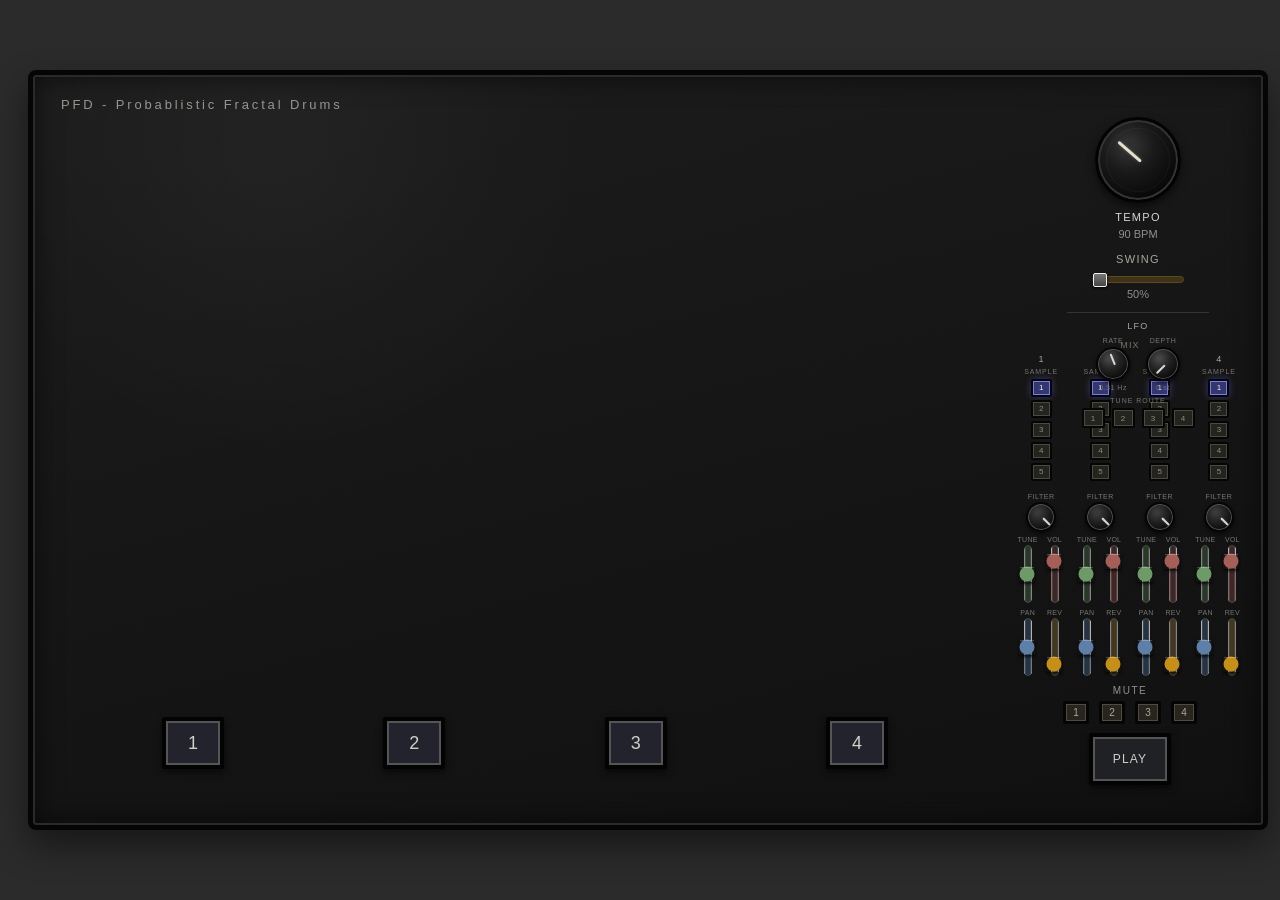
==== index.html @ 3e0cb7b9 "new name" ====
<!doctype html>
<html lang="en">
<head>
  <meta charset="utf-8" />
  <meta name="viewport" content="width=device-width, initial-scale=1" />
  <title>PFD Prototype V0.10</title>
  <link rel="stylesheet" href="style.css" />
</head>
<body>
  <main class="machine-shell">
    <section class="machine" aria-label="Fractal drum prototype">
      <div class="brand">PFD - Probablistic Fractal Drums</div>

      <div class="tempo-block">
        <div class="knob" id="tempoKnob" role="slider" aria-label="Tempo" aria-valuemin="20" aria-valuemax="240" aria-valuenow="90">
          <span></span>
        </div>
        <label for="tempo">TEMPO</label>
        <input id="tempo" type="range" min="20" max="240" value="90" tabindex="-1" />
        <output id="tempoValue">90 BPM</output>
        <div class="swing-block">
          <label for="swing">SWING</label>
          <input id="swing" type="range" min="50" max="75" value="50" />
          <output id="swingValue">50%</output>
        </div>

        <div class="lfo-block" aria-label="Global tune LFO">
          <div class="lfo-title">LFO</div>
          <div class="lfo-knobs">
            <label>
              <span>RATE</span>
              <div class="mini-knob" id="lfoRateKnob" role="slider" aria-label="LFO rate"><span></span></div>
              <input id="lfoRate" type="range" min="0" max="100" value="42" tabindex="-1" />
              <output id="lfoRateValue">0.31 Hz</output>
            </label>
            <label>
              <span>DEPTH</span>
              <div class="mini-knob" id="lfoDepthKnob" role="slider" aria-label="LFO tune depth"><span></span></div>
              <input id="lfoDepth" type="range" min="0" max="24" value="0" tabindex="-1" />
              <output id="lfoDepthValue">0 st</output>
            </label>
          </div>
          <div class="lfo-route-label">TUNE ROUTE</div>
          <div class="lfo-route-row">
            <button class="lfo-route-button" type="button" aria-pressed="false">1</button>
            <button class="lfo-route-button" type="button" aria-pressed="false">2</button>
            <button class="lfo-route-button" type="button" aria-pressed="false">3</button>
            <button class="lfo-route-button" type="button" aria-pressed="false">4</button>
          </div>
        </div>
      </div>

      <div id="trees"></div>

      <div class="track-row" id="trackRow">
        <button class="track-button" data-track="0" type="button" aria-pressed="false">1</button>
        <button class="track-button" data-track="1" type="button" aria-pressed="false">2</button>
        <button class="track-button" data-track="2" type="button" aria-pressed="false">3</button>
        <button class="track-button" data-track="3" type="button" aria-pressed="false">4</button>
      </div>

      <div class="utility-column">
        <div class="mixer" aria-label="Four channel mixer">
          <div class="mixer-row-label">MIX</div>
          <div class="channels">
            <div class="channel" data-track="0">
              <div class="channel-num">1</div>
              <div class="sample-bank" aria-label="Track 1 sample selector">
                <div class="sample-label">SAMPLE</div>
                <button class="sample-button selected" data-sample="0" type="button" aria-pressed="true">1</button>
                <button class="sample-button" data-sample="1" type="button" aria-pressed="false">2</button>
                <button class="sample-button" data-sample="2" type="button" aria-pressed="false">3</button>
                <button class="sample-button" data-sample="3" type="button" aria-pressed="false">4</button>
                <button class="sample-button" data-sample="4" type="button" aria-pressed="false">5</button>
              </div>
              <label class="filter-label">FILTER<div class="filter-knob" role="slider" aria-label="Track 1 low pass filter" aria-valuemin="200" aria-valuemax="20000" aria-valuenow="20000"><span></span></div><input class="filter" type="range" min="0" max="100" value="100" tabindex="-1"></label>
              <div class="fader-grid">
                <label class="tune-label">TUNE<input class="mix-slider tune" type="range" min="-24" max="24" value="0" orient="vertical"></label>
                <label class="volume-label">VOL<input class="mix-slider volume" type="range" min="0" max="120" value="100" orient="vertical"></label>
                <label class="pan-label">PAN<input class="mix-slider pan" type="range" min="-100" max="100" value="0" orient="vertical"></label>
                <label class="reverb-label">REV<input class="mix-slider reverb" type="range" min="0" max="100" value="8" orient="vertical"></label>
              </div>
            </div>
            <div class="channel" data-track="1">
              <div class="channel-num">2</div>
              <div class="sample-bank" aria-label="Track 2 sample selector">
                <div class="sample-label">SAMPLE</div>
                <button class="sample-button selected" data-sample="0" type="button" aria-pressed="true">1</button>
                <button class="sample-button" data-sample="1" type="button" aria-pressed="false">2</button>
                <button class="sample-button" data-sample="2" type="button" aria-pressed="false">3</button>
                <button class="sample-button" data-sample="3" type="button" aria-pressed="false">4</button>
                <button class="sample-button" data-sample="4" type="button" aria-pressed="false">5</button>
              </div>
              <label class="filter-label">FILTER<div class="filter-knob" role="slider" aria-label="Track 2 low pass filter" aria-valuemin="200" aria-valuemax="20000" aria-valuenow="20000"><span></span></div><input class="filter" type="range" min="0" max="100" value="100" tabindex="-1"></label>
              <div class="fader-grid">
                <label class="tune-label">TUNE<input class="mix-slider tune" type="range" min="-24" max="24" value="0" orient="vertical"></label>
                <label class="volume-label">VOL<input class="mix-slider volume" type="range" min="0" max="120" value="100" orient="vertical"></label>
                <label class="pan-label">PAN<input class="mix-slider pan" type="range" min="-100" max="100" value="0" orient="vertical"></label>
                <label class="reverb-label">REV<input class="mix-slider reverb" type="range" min="0" max="100" value="8" orient="vertical"></label>
              </div>
            </div>
            <div class="channel" data-track="2">
              <div class="channel-num">3</div>
              <div class="sample-bank" aria-label="Track 3 sample selector">
                <div class="sample-label">SAMPLE</div>
                <button class="sample-button selected" data-sample="0" type="button" aria-pressed="true">1</button>
                <button class="sample-button" data-sample="1" type="button" aria-pressed="false">2</button>
                <button class="sample-button" data-sample="2" type="button" aria-pressed="false">3</button>
                <button class="sample-button" data-sample="3" type="button" aria-pressed="false">4</button>
                <button class="sample-button" data-sample="4" type="button" aria-pressed="false">5</button>
              </div>
              <label class="filter-label">FILTER<div class="filter-knob" role="slider" aria-label="Track 3 low pass filter" aria-valuemin="200" aria-valuemax="20000" aria-valuenow="20000"><span></span></div><input class="filter" type="range" min="0" max="100" value="100" tabindex="-1"></label>
              <div class="fader-grid">
                <label class="tune-label">TUNE<input class="mix-slider tune" type="range" min="-24" max="24" value="0" orient="vertical"></label>
                <label class="volume-label">VOL<input class="mix-slider volume" type="range" min="0" max="120" value="100" orient="vertical"></label>
                <label class="pan-label">PAN<input class="mix-slider pan" type="range" min="-100" max="100" value="0" orient="vertical"></label>
                <label class="reverb-label">REV<input class="mix-slider reverb" type="range" min="0" max="100" value="8" orient="vertical"></label>
              </div>
            </div>
            <div class="channel" data-track="3">
              <div class="channel-num">4</div>
              <div class="sample-bank" aria-label="Track 4 sample selector">
                <div class="sample-label">SAMPLE</div>
                <button class="sample-button selected" data-sample="0" type="button" aria-pressed="true">1</button>
                <button class="sample-button" data-sample="1" type="button" aria-pressed="false">2</button>
                <button class="sample-button" data-sample="2" type="button" aria-pressed="false">3</button>
                <button class="sample-button" data-sample="3" type="button" aria-pressed="false">4</button>
                <button class="sample-button" data-sample="4" type="button" aria-pressed="false">5</button>
              </div>
              <label class="filter-label">FILTER<div class="filter-knob" role="slider" aria-label="Track 4 low pass filter" aria-valuemin="200" aria-valuemax="20000" aria-valuenow="20000"><span></span></div><input class="filter" type="range" min="0" max="100" value="100" tabindex="-1"></label>
              <div class="fader-grid">
                <label class="tune-label">TUNE<input class="mix-slider tune" type="range" min="-24" max="24" value="0" orient="vertical"></label>
                <label class="volume-label">VOL<input class="mix-slider volume" type="range" min="0" max="120" value="100" orient="vertical"></label>
                <label class="pan-label">PAN<input class="mix-slider pan" type="range" min="-100" max="100" value="0" orient="vertical"></label>
                <label class="reverb-label">REV<input class="mix-slider reverb" type="range" min="0" max="100" value="8" orient="vertical"></label>
              </div>
            </div>
          </div>
        </div>
        <div class="mute-block">
          <div class="utility-label">MUTE</div>
          <div class="mute-row">
            <button class="mute-button" data-track="0" type="button" aria-pressed="false">1</button>
            <button class="mute-button" data-track="1" type="button" aria-pressed="false">2</button>
            <button class="mute-button" data-track="2" type="button" aria-pressed="false">3</button>
            <button class="mute-button" data-track="3" type="button" aria-pressed="false">4</button>
          </div>
        </div>
        <button id="transport" class="transport-button" type="button" aria-pressed="false">PLAY</button>
      </div>
    </section>
  </main>

  <script src="program.js"></script>
</body>
</html>
---- style.css ----
:root {
  --panel: #151515;
  --panel2: #1c1c1c;
  --edge: #050505;
  --ink: #d6d6d1;
  --dim: #6d6d68;
  --line: #45433a;
  --track: #3f46b8;
  --track-hi: #7b7ff0;
  --step: #c69018;
  --step-hi: #f2c84b;
}

* { box-sizing: border-box; }

body {
  margin: 0;
  min-height: 100vh;
  display: grid;
  place-items: center;
  background: #2b2b2b;
  font-family: Arial, Helvetica, sans-serif;
  color: var(--ink);
}

.machine-shell { padding: 28px; }

.machine {
  position: relative;
  width: min(1240px, 97vw);
  height: min(760px, 88vh);
  min-height: 620px;
  overflow: hidden;
  border: 5px solid var(--edge);
  border-radius: 8px;
  background:
    radial-gradient(circle at 20% 10%, rgba(255,255,255,.035), transparent 26%),
    linear-gradient(165deg, var(--panel2), var(--panel) 58%, #101010);
  box-shadow:
    inset 0 0 0 2px #2a2a2a,
    inset 0 0 28px rgba(0,0,0,.65),
    0 16px 35px rgba(0,0,0,.45);
}

.machine::after {
  content: "";
  position: absolute;
  inset: 0;
  pointer-events: none;
  opacity: .14;
  background-image: repeating-linear-gradient(0deg, rgba(255,255,255,.015) 0 1px, transparent 1px 4px);
}

.brand {
  position: absolute;
  top: 22px;
  left: 28px;
  font-size: 13px;
  letter-spacing: .22em;
  color: #969690;
}

.tempo-block {
  position: absolute;
  top: 42px;
  right: 54px;
  width: 142px;
  text-align: center;
  z-index: 8;
  user-select: none;
}

.tempo-block label {
  display: block;
  margin-top: 8px;
  font-size: 11px;
  letter-spacing: .12em;
}

.tempo-block output {
  display: block;
  margin-top: 5px;
  font-size: 11px;
  color: #8f8f8a;
}

#tempo {
  position: absolute;
  width: 1px;
  height: 1px;
  opacity: 0;
  pointer-events: none;
}

.knob {
  position: relative;
  width: 86px;
  height: 86px;
  margin: auto;
  border-radius: 50%;
  background: radial-gradient(circle at 38% 32%, #303030 0 8%, #1a1a1a 35%, #090909 72%);
  border: 3px solid #030303;
  box-shadow: inset 0 0 0 2px #343434, 0 4px 8px rgba(0,0,0,.55);
  cursor: ns-resize;
}

.knob::after {
  content: "";
  position: absolute;
  inset: 8px;
  border-radius: 50%;
  border: 1px solid rgba(255,255,255,.04);
  pointer-events: none;
}

.knob span {
  position: absolute;
  width: 30px;
  height: 3px;
  left: 43px;
  top: 40px;
  transform-origin: 0 50%;
  background: #e4e0c8;
  border-radius: 2px;
  box-shadow: 0 0 3px rgba(255,255,255,.25);
  pointer-events: none;
}

.tree-area {
  position: absolute;
  bottom: 116px;
  width: 200px;
  height: 430px;
  opacity: 0;
  visibility: hidden;
  transform: translateY(10px);
  transition: opacity .20s ease, transform .26s ease, visibility 0s linear .26s;
  z-index: 3;
}

.tree-area.visible {
  opacity: 1;
  visibility: visible;
  transform: translateY(0);
  transition-delay: 0s;
}

.branches,
.nodes {
  position: absolute;
  inset: 0;
  width: 100%;
  height: 100%;
}

.branch {
  stroke: var(--line);
  stroke-width: 2;
  vector-effect: non-scaling-stroke;
  opacity: .72;
}

.branch-pulse {
  stroke: var(--step-hi);
  stroke-width: 4;
  stroke-linecap: round;
  vector-effect: non-scaling-stroke;
  opacity: 0;
  pointer-events: none;
  filter: drop-shadow(0 0 4px rgba(242,200,75,.95));
}

.node {
  position: absolute;
  width: 20px;
  height: 20px;
  transform: translate(-50%, -50%);
  border: 3px solid #050505;
  border-radius: 2px;
  background: #26241d;
  box-shadow: inset 0 0 0 2px #555146, 0 2px 4px rgba(0,0,0,.55);
  cursor: pointer;
}

.node:hover {
  box-shadow: inset 0 0 0 2px #6d6756, 0 2px 4px rgba(0,0,0,.55);
}

.node.active {
  background: var(--step);
  box-shadow: inset 0 0 0 2px var(--step-hi), 0 0 10px rgba(198,144,24,.55), 0 2px 4px rgba(0,0,0,.55);
}

.node.playhead {
  box-shadow: inset 0 0 0 2px #fff0a5, 0 0 16px rgba(242,200,75,.95), 0 2px 4px rgba(0,0,0,.55);
}

.node.playhead:not(.active) { background: #57491e; }

.track-row {
  position: absolute;
  left: 4%;
  right: 24%;
  bottom: 38px;
  display: grid;
  grid-template-columns: repeat(4, 1fr);
  z-index: 6;
}

.track-button {
  width: 62px;
  height: 52px;
  justify-self: center;
  border: 4px solid #030303;
  border-radius: 2px;
  background: #22232c;
  color: #cfcfc8;
  font-size: 18px;
  box-shadow: inset 0 0 0 2px #555, 0 3px 7px rgba(0,0,0,.6);
  cursor: pointer;
}

.track-button.tree-open {
  background: var(--track);
  color: white;
  box-shadow: inset 0 0 0 2px var(--track-hi), 0 0 13px rgba(82,88,205,.6), 0 3px 7px rgba(0,0,0,.6);
}

.track-button.has-pattern:not(.tree-open) {
  background: #292b55;
  color: #dddfff;
  box-shadow: inset 0 0 0 2px #565b9e, 0 3px 7px rgba(0,0,0,.6);
}

.track-button.tempo-flash:not(.tree-open) {
  background: var(--track-hi);
  color: white;
  box-shadow: inset 0 0 0 2px #aaaaff, 0 0 18px rgba(123,127,240,.95), 0 3px 7px rgba(0,0,0,.6);
}

.utility-column {
  position: absolute;
  right: 50px;
  bottom: 38px;
  width: 150px;
  z-index: 7;
  display: flex;
  flex-direction: column;
  align-items: center;
  gap: 14px;
}

.mute-block { text-align: center; }

.utility-label {
  margin-bottom: 5px;
  font-size: 10px;
  letter-spacing: .15em;
  color: #8f8f8a;
}

.mute-row { display: flex; gap: 5px; }

.mute-button {
  width: 26px;
  height: 23px;
  padding: 0;
  border: 3px solid #050505;
  border-radius: 2px;
  background: #27251e;
  color: #a9a79e;
  font-size: 10px;
  box-shadow: inset 0 0 0 1px #4f4b40;
  cursor: pointer;
}

.mute-button[aria-pressed="true"] {
  background: var(--step);
  color: #16130b;
  box-shadow: inset 0 0 0 1px var(--step-hi), 0 0 8px rgba(198,144,24,.45);
}

.transport-button {
  width: 82px;
  height: 52px;
  border: 4px solid #030303;
  border-radius: 2px;
  background: #202124;
  color: #cfcfc8;
  font-size: 12px;
  letter-spacing: .10em;
  box-shadow: inset 0 0 0 2px #555, 0 3px 7px rgba(0,0,0,.6);
  cursor: pointer;
}

.transport-button[aria-pressed="true"] {
  background: #303238;
  color: #f2c84b;
  box-shadow: inset 0 0 0 2px #7b7460, 0 0 10px rgba(242,200,75,.20), 0 3px 7px rgba(0,0,0,.6);
}

@media (max-width: 900px) {
  .machine-shell { padding: 10px; }
  .machine { width: 98vw; min-height: 580px; }
  .track-row { left: 2%; right: 27%; }
  .tempo-block { right: 24px; transform: scale(.84); transform-origin: top right; }
  .utility-column { right: 20px; transform: scale(.88); transform-origin: bottom right; }
  .tree-area { transform-origin: bottom center; }
}

/* V0.6 controls */
.swing-block { margin-top: 13px; }
.swing-block label { margin: 0 0 4px; color:#aaa79a; }
#swing { width: 92px; accent-color: var(--step); }
#swingValue { margin-top: 1px; }

.tree-mode {
  position:absolute; left:50%; bottom:2px; transform:translateX(-50%);
  display:flex; gap:5px; align-items:center; white-space:nowrap;
  font-size:8px; letter-spacing:.09em; color:#77766f;
}
.tree-mode button {
  border:2px solid #050505; background:#27251e; color:#96938a;
  font-size:8px; padding:3px 5px; cursor:pointer; box-shadow:inset 0 0 0 1px #4f4b40;
}
.tree-mode button.active { background:var(--step); color:#17130a; box-shadow:inset 0 0 0 1px var(--step-hi),0 0 7px rgba(198,144,24,.4); }

.utility-column { width: 205px; right: 28px; gap:10px; }
.mixer { width:205px; text-align:center; }
.mixer-row-label,.mix-key { font-size:9px; letter-spacing:.13em; color:#77766f; margin-bottom:4px; }
.mix-key { margin:4px 0 0; font-size:7px; }
.channels { display:grid; grid-template-columns:repeat(4,1fr); gap:3px; }
.channel { display:grid; grid-template-columns:repeat(4,1fr); gap:1px; align-items:end; }
.channel-num { grid-column:1/-1; font-size:9px; color:#aaa79a; margin-bottom:1px; }
.channel label { display:flex; flex-direction:column; align-items:center; gap:2px; font-size:7px; color:#77766f; }
.mix-slider {
  writing-mode: vertical-lr; direction: rtl;
  width: 12px; height: 74px; padding:0; margin:0;
  accent-color: var(--step);
}
.mute-row { gap:10px; }

@media (max-width: 900px) {
  .utility-column { width:180px; }
  .mix-slider { height:60px; }
}

/* V0.7: more tactile mixer, per-tree half time, and slightly raised track row */
.track-row { bottom: 56px; }
.tree-area { bottom: 134px; }
.utility-column { bottom: 40px; width: 230px; right: 18px; gap: 9px; }
.mixer { width: 230px; }
.channels { grid-template-columns: repeat(4, 1fr); gap: 7px; align-items:end; }
.channel { display:flex; flex-direction:column; align-items:center; gap:4px; min-width:0; }
.channel-num { font-size:9px; color:#aaa79a; margin-bottom:0; }
.filter-label { display:flex; flex-direction:column; align-items:center; gap:2px; font-size:7px; letter-spacing:.08em; color:#77766f; }
.filter-label > input { position:absolute; width:1px; height:1px; opacity:0; pointer-events:none; }
.filter-knob { position:relative; width:30px; height:30px; border-radius:50%; border:2px solid #050505; background:radial-gradient(circle at 38% 32%,#393939 0 9%,#202020 42%,#0b0b0b 76%); box-shadow:inset 0 0 0 1px #555,0 2px 4px rgba(0,0,0,.65); cursor:ns-resize; }
.filter-knob span { position:absolute; width:10px; height:2px; left:15px; top:13px; transform-origin:0 50%; transform:rotate(135deg); background:#d9d8d1; border-radius:2px; box-shadow:0 0 2px rgba(255,255,255,.25); }
.fader-grid { display:grid; grid-template-columns:repeat(2, 22px); gap:6px 5px; justify-content:center; }
.fader-grid label { display:flex; flex-direction:column; align-items:center; gap:2px; font-size:7px; letter-spacing:.04em; color:#77766f; }
.mix-slider { writing-mode:vertical-lr; direction:rtl; width:20px; height:58px; padding:0; margin:0; background:transparent; }
.mix-slider.tune { accent-color:#6d9b67; }
.mix-slider.volume { accent-color:#a65e58; }
.mix-slider.pan { accent-color:#5d7fa8; }
.mix-slider.reverb { accent-color:#c69018; }

/* tactile WebKit faders */
.mix-slider::-webkit-slider-runnable-track { width:6px; border-radius:3px; background:#171717; border:1px solid #454545; }
.mix-slider.tune::-webkit-slider-runnable-track { background:#263a25; }
.mix-slider.volume::-webkit-slider-runnable-track { background:#402624; }
.mix-slider.pan::-webkit-slider-runnable-track { background:#243447; }
.mix-slider.reverb::-webkit-slider-runnable-track { background:#463817; }
.mix-slider::-webkit-slider-thumb { -webkit-appearance:none; width:18px; height:9px; margin-left:-7px; border-radius:2px; border:1px solid #eee; background:linear-gradient(#777,#454545); box-shadow:inset 0 1px rgba(255,255,255,.25),0 2px 3px rgba(0,0,0,.7); }
.mix-slider { -webkit-appearance:slider-vertical; }

/* Firefox */
.mix-slider::-moz-range-track { width:6px; border-radius:3px; background:#171717; border:1px solid #454545; }
.mix-slider.tune::-moz-range-track { background:#263a25; }
.mix-slider.volume::-moz-range-track { background:#402624; }
.mix-slider.pan::-moz-range-track { background:#243447; }
.mix-slider.reverb::-moz-range-track { background:#463817; }
.mix-slider::-moz-range-thumb { width:18px; height:9px; border-radius:2px; border:1px solid #eee; background:linear-gradient(#777,#454545); box-shadow:inset 0 1px rgba(255,255,255,.25),0 2px 3px rgba(0,0,0,.7); }

#swing { appearance:none; -webkit-appearance:none; height:7px; width:92px; border-radius:4px; background:#3e3217; border:1px solid #5b4a20; }
#swing::-webkit-slider-thumb { -webkit-appearance:none; width:14px; height:14px; border-radius:2px; border:1px solid #eee; background:linear-gradient(#777,#454545); box-shadow:0 1px 3px #000; }
#swing::-moz-range-thumb { width:14px; height:14px; border-radius:2px; border:1px solid #eee; background:linear-gradient(#777,#454545); box-shadow:0 1px 3px #000; }
#swing::-moz-range-track { height:7px; border-radius:4px; background:#3e3217; border:1px solid #5b4a20; }

.half-time { position:absolute; top:14px; left:50%; transform:translateX(-50%); width:34px; height:27px; padding:0; border:3px solid #050505; border-radius:2px; background:#27251e; color:#aaa79e; font-size:13px; box-shadow:inset 0 0 0 1px #4f4b40; cursor:pointer; z-index:4; }
.half-time[aria-pressed="true"] { background:var(--step); color:#17130a; box-shadow:inset 0 0 0 1px var(--step-hi),0 0 9px rgba(198,144,24,.5); }

@media (max-width: 900px) {
  .track-row { bottom:50px; }
  .tree-area { bottom:126px; }
  .utility-column { width:205px; right:8px; }
  .mixer { width:205px; }
  .channels { gap:4px; }
  .fader-grid { grid-template-columns:repeat(2,20px); gap:4px 3px; }
  .mix-slider { height:50px; width:18px; }
}

/* V0.9 sample selectors */
.sample-bank {
  grid-column: 1 / -1;
  display: flex;
  flex-direction: column;
  align-items: center;
  gap: 3px;
  margin: 0 0 8px;
}

.sample-label {
  font-size: 7px;
  letter-spacing: .13em;
  color: #77766f;
  margin-bottom: 1px;
}

.sample-button {
  width: 21px;
  height: 18px;
  padding: 0;
  border: 2px solid #050505;
  border-radius: 2px;
  background: #24241f;
  color: #8e8c84;
  font-size: 8px;
  line-height: 1;
  box-shadow: inset 0 0 0 1px #4b4940;
  cursor: pointer;
}

.sample-button.selected {
  background: #34366f;
  color: #f0f0ff;
  box-shadow: inset 0 0 0 1px #777ce8, 0 0 7px rgba(103, 108, 220, .42);
}

.sample-button.missing:not(.selected) {
  opacity: .42;
}

.sample-button.missing.selected {
  opacity: .72;
}


/* V0.10: one global tune LFO with per-track routing */
.lfo-block {
  margin-top: 12px;
  padding-top: 8px;
  border-top: 1px solid #35342f;
}

.lfo-title,
.lfo-route-label {
  font-size: 9px;
  letter-spacing: .14em;
  color: #aaa79a;
}

.lfo-knobs {
  display: flex;
  justify-content: center;
  gap: 16px;
  margin-top: 6px;
}

.lfo-knobs label {
  display: flex;
  flex-direction: column;
  align-items: center;
  gap: 3px;
  margin: 0;
  font-size: 7px;
  letter-spacing: .08em;
  color: #77766f;
}

.lfo-knobs input {
  position: absolute;
  width: 1px;
  height: 1px;
  opacity: 0;
  pointer-events: none;
}

.lfo-knobs output {
  margin: 0;
  font-size: 7px;
  color: #77766f;
}

.mini-knob {
  position: relative;
  width: 34px;
  height: 34px;
  border-radius: 50%;
  border: 2px solid #050505;
  background: radial-gradient(circle at 38% 32%, #444 0 8%, #242424 38%, #0b0b0b 74%);
  box-shadow: inset 0 0 0 1px #555, 0 2px 4px rgba(0,0,0,.65);
  cursor: ns-resize;
}

.mini-knob span {
  position: absolute;
  width: 12px;
  height: 2px;
  left: 17px;
  top: 15px;
  transform-origin: 0 50%;
  transform: rotate(135deg);
  background: #d9d8d1;
  border-radius: 2px;
}

.lfo-route-label {
  margin-top: 6px;
  font-size: 7px;
  color: #77766f;
}

.lfo-route-row {
  display: flex;
  justify-content: center;
  gap: 7px;
  margin-top: 4px;
}

.lfo-route-button {
  width: 23px;
  height: 20px;
  padding: 0;
  border: 2px solid #050505;
  border-radius: 2px;
  background: #24241f;
  color: #8e8c84;
  font-size: 8px;
  box-shadow: inset 0 0 0 1px #4b4940;
  cursor: pointer;
}

.lfo-route-button[aria-pressed="true"] {
  background: #34366f;
  color: #f0f0ff;
  box-shadow: inset 0 0 0 1px #777ce8, 0 0 7px rgba(103,108,220,.42);
}

@media (max-width: 900px) {
  .lfo-block { transform: scale(.92); transform-origin: top center; margin-top: 7px; }
}
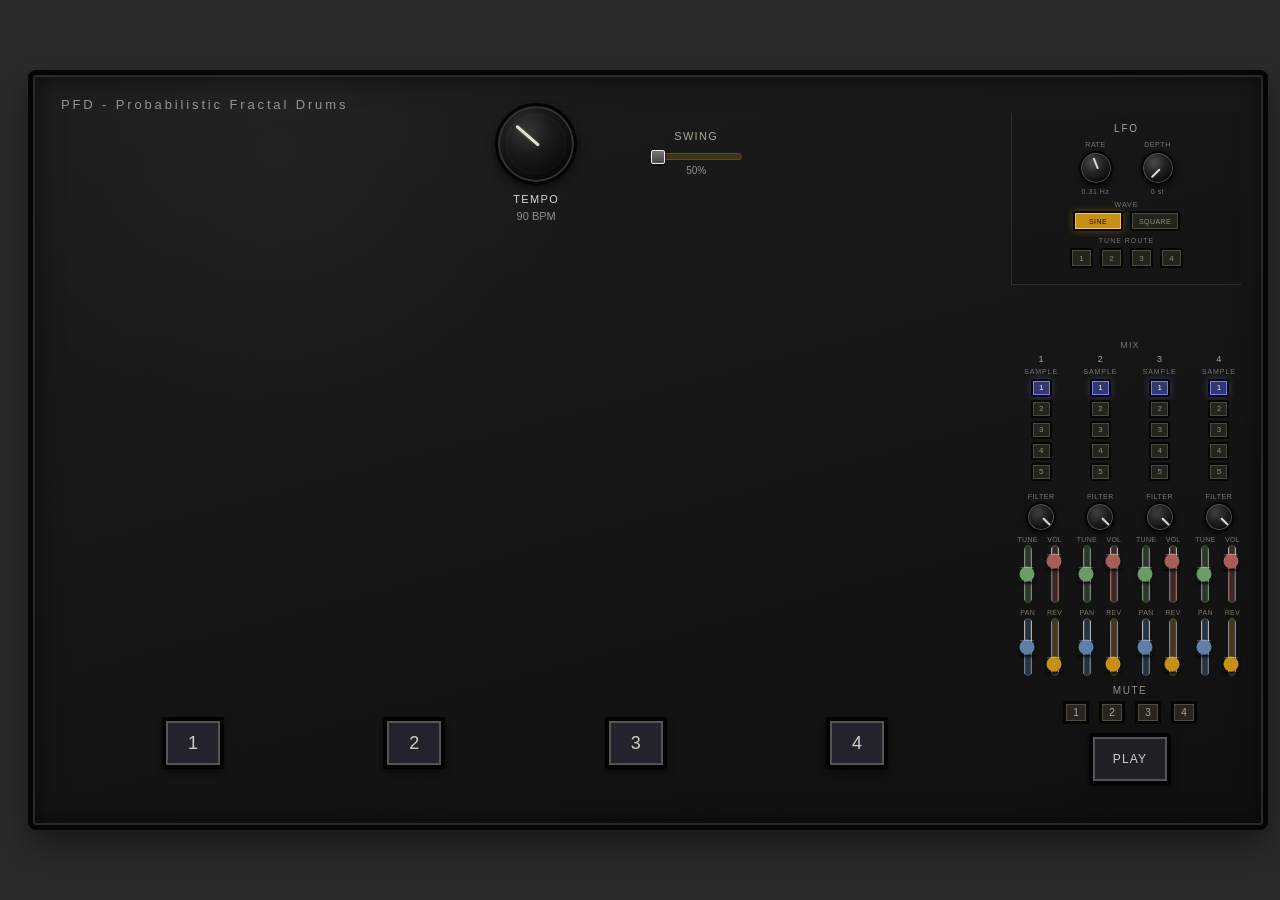
==== commit adc89668: "mega FUAP" ====
--- a/index.html
+++ b/index.html
@@ -3,50 +3,58 @@
 <head>
   <meta charset="utf-8" />
   <meta name="viewport" content="width=device-width, initial-scale=1" />
-  <title>PFD Prototype V0.10</title>
+  <title>PFD - Probabilistic Fractal Drums V0.11</title>
   <link rel="stylesheet" href="style.css" />
 </head>
 <body>
   <main class="machine-shell">
     <section class="machine" aria-label="Fractal drum prototype">
-      <div class="brand">PFD - Probablistic Fractal Drums</div>
+      <div class="brand">PFD - Probabilistic Fractal Drums</div>
 
-      <div class="tempo-block">
-        <div class="knob" id="tempoKnob" role="slider" aria-label="Tempo" aria-valuemin="20" aria-valuemax="240" aria-valuenow="90">
-          <span></span>
+      <div class="master-controls" aria-label="Master timing controls">
+        <div class="tempo-block">
+          <div class="knob" id="tempoKnob" role="slider" aria-label="Tempo" aria-valuemin="20" aria-valuemax="240" aria-valuenow="90">
+            <span></span>
+          </div>
+          <label for="tempo">TEMPO</label>
+          <input id="tempo" type="range" min="20" max="240" value="90" tabindex="-1" />
+          <output id="tempoValue">90 BPM</output>
         </div>
-        <label for="tempo">TEMPO</label>
-        <input id="tempo" type="range" min="20" max="240" value="90" tabindex="-1" />
-        <output id="tempoValue">90 BPM</output>
+
         <div class="swing-block">
           <label for="swing">SWING</label>
           <input id="swing" type="range" min="50" max="75" value="50" />
           <output id="swingValue">50%</output>
         </div>
+      </div>
 
-        <div class="lfo-block" aria-label="Global tune LFO">
-          <div class="lfo-title">LFO</div>
-          <div class="lfo-knobs">
-            <label>
-              <span>RATE</span>
-              <div class="mini-knob" id="lfoRateKnob" role="slider" aria-label="LFO rate"><span></span></div>
-              <input id="lfoRate" type="range" min="0" max="100" value="42" tabindex="-1" />
-              <output id="lfoRateValue">0.31 Hz</output>
-            </label>
-            <label>
-              <span>DEPTH</span>
-              <div class="mini-knob" id="lfoDepthKnob" role="slider" aria-label="LFO tune depth"><span></span></div>
-              <input id="lfoDepth" type="range" min="0" max="24" value="0" tabindex="-1" />
-              <output id="lfoDepthValue">0 st</output>
-            </label>
-          </div>
-          <div class="lfo-route-label">TUNE ROUTE</div>
-          <div class="lfo-route-row">
-            <button class="lfo-route-button" type="button" aria-pressed="false">1</button>
-            <button class="lfo-route-button" type="button" aria-pressed="false">2</button>
-            <button class="lfo-route-button" type="button" aria-pressed="false">3</button>
-            <button class="lfo-route-button" type="button" aria-pressed="false">4</button>
-          </div>
+      <div class="lfo-block" aria-label="Global tune LFO">
+        <div class="lfo-title">LFO</div>
+        <div class="lfo-knobs">
+          <label>
+            <span>RATE</span>
+            <div class="mini-knob" id="lfoRateKnob" role="slider" aria-label="LFO rate"><span></span></div>
+            <input id="lfoRate" type="range" min="0" max="100" value="42" tabindex="-1" />
+            <output id="lfoRateValue">0.31 Hz</output>
+          </label>
+          <label>
+            <span>DEPTH</span>
+            <div class="mini-knob" id="lfoDepthKnob" role="slider" aria-label="LFO tune depth"><span></span></div>
+            <input id="lfoDepth" type="range" min="0" max="24" value="0" tabindex="-1" />
+            <output id="lfoDepthValue">0 st</output>
+          </label>
+        </div>
+        <div class="lfo-wave-label">WAVE</div>
+        <div class="lfo-wave-row">
+          <button class="lfo-wave-button active" data-wave="sine" type="button" aria-pressed="true">SINE</button>
+          <button class="lfo-wave-button" data-wave="square" type="button" aria-pressed="false">SQUARE</button>
+        </div>
+        <div class="lfo-route-label">TUNE ROUTE</div>
+        <div class="lfo-route-row">
+          <button class="lfo-route-button" type="button" aria-pressed="false">1</button>
+          <button class="lfo-route-button" type="button" aria-pressed="false">2</button>
+          <button class="lfo-route-button" type="button" aria-pressed="false">3</button>
+          <button class="lfo-route-button" type="button" aria-pressed="false">4</button>
         </div>
       </div>
 
--- a/style.css
+++ b/style.css
@@ -550,3 +550,123 @@
 @media (max-width: 900px) {
   .lfo-block { transform: scale(.92); transform-origin: top center; margin-top: 7px; }
 }
+
+/* V0.11: global timing across the top; dedicated LFO bay at upper-right */
+.master-controls {
+  position: absolute;
+  top: 28px;
+  left: 34%;
+  width: 330px;
+  height: 145px;
+  z-index: 8;
+  display: flex;
+  align-items: flex-start;
+  justify-content: center;
+  gap: 42px;
+  user-select: none;
+}
+
+.master-controls .tempo-block {
+  position: relative;
+  top: 0;
+  right: auto;
+  width: 118px;
+}
+
+.master-controls .knob {
+  width: 82px;
+  height: 82px;
+}
+
+.master-controls .knob span {
+  left: 41px;
+  top: 38px;
+}
+
+.master-controls .swing-block {
+  margin-top: 27px;
+  width: 118px;
+  text-align: center;
+}
+
+.master-controls .swing-block label {
+  display: block;
+  font-size: 11px;
+  letter-spacing: .12em;
+}
+
+.master-controls .swing-block output {
+  display: block;
+  margin-top: 5px;
+  font-size: 10px;
+  color: #8f8f8a;
+}
+
+.lfo-block {
+  position: absolute;
+  top: 38px;
+  right: 22px;
+  width: 230px;
+  min-height: 172px;
+  margin: 0;
+  padding: 10px 10px 9px;
+  border-top: 0;
+  border-left: 1px solid #302f2b;
+  border-bottom: 1px solid #302f2b;
+  text-align: center;
+  z-index: 9;
+  background: rgba(12,12,12,.13);
+}
+
+.lfo-title {
+  font-size: 10px;
+  letter-spacing: .18em;
+  color: #aaa79a;
+}
+
+.lfo-knobs {
+  gap: 28px;
+  margin-top: 7px;
+}
+
+.lfo-wave-label {
+  margin-top: 6px;
+  font-size: 7px;
+  letter-spacing: .14em;
+  color: #77766f;
+}
+
+.lfo-wave-row {
+  display: flex;
+  justify-content: center;
+  gap: 7px;
+  margin-top: 3px;
+}
+
+.lfo-wave-button {
+  min-width: 50px;
+  height: 20px;
+  padding: 0 6px;
+  border: 2px solid #050505;
+  border-radius: 2px;
+  background: #24241f;
+  color: #8e8c84;
+  font-size: 7px;
+  letter-spacing: .06em;
+  box-shadow: inset 0 0 0 1px #4b4940;
+  cursor: pointer;
+}
+
+.lfo-wave-button[aria-pressed="true"],
+.lfo-wave-button.active {
+  background: var(--step);
+  color: #17130a;
+  box-shadow: inset 0 0 0 1px var(--step-hi), 0 0 7px rgba(198,144,24,.42);
+}
+
+.lfo-route-label { margin-top: 6px; }
+
+@media (max-width: 1050px) {
+  .master-controls { left: 29%; transform: scale(.92); transform-origin: top center; }
+  .lfo-block { right: 8px; transform: scale(.88); transform-origin: top right; }
+}
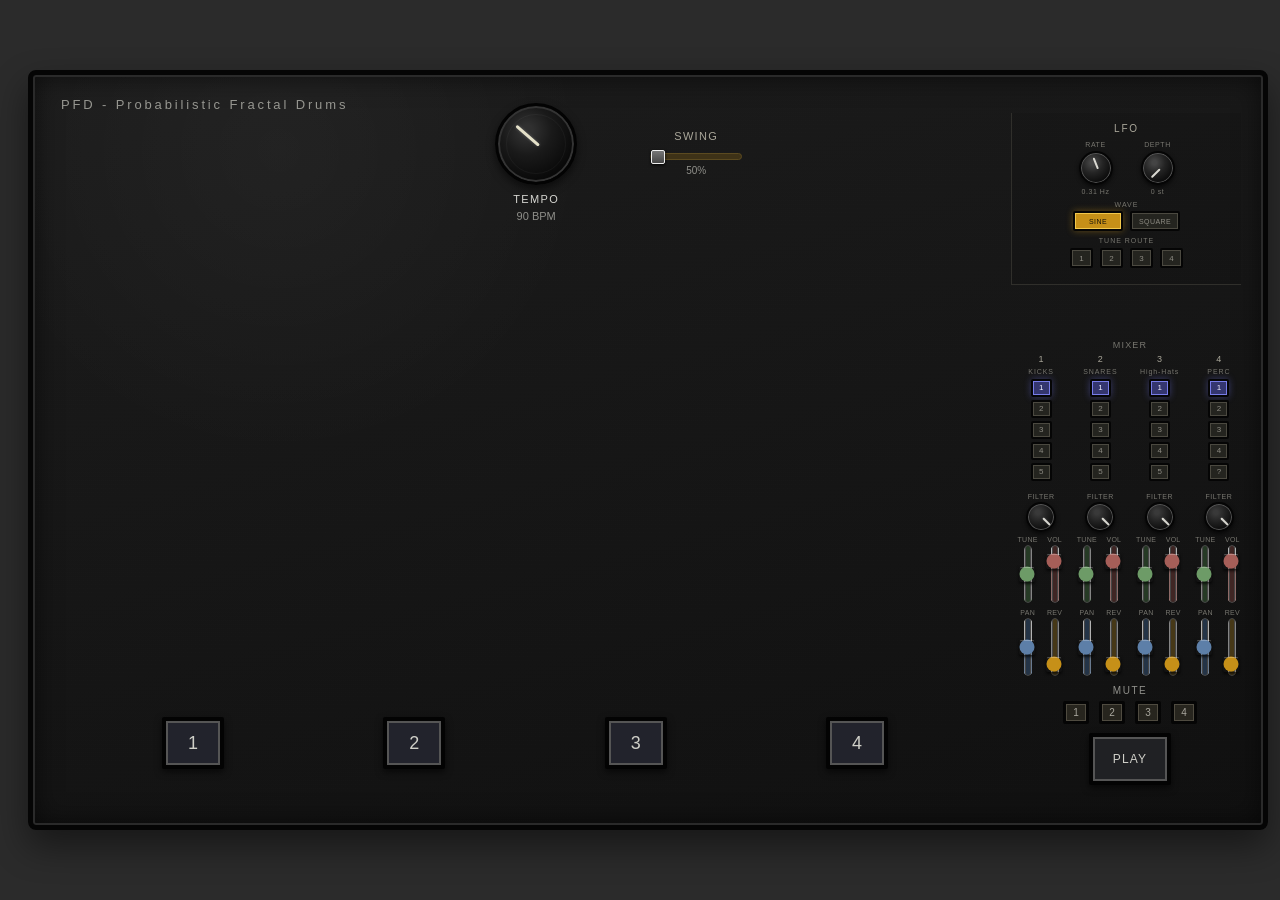
==== commit 76de225c: "Update title and labels for version 2.0" ====
--- a/index.html
+++ b/index.html
@@ -3,7 +3,7 @@
 <head>
   <meta charset="utf-8" />
   <meta name="viewport" content="width=device-width, initial-scale=1" />
-  <title>PFD - Probabilistic Fractal Drums V0.11</title>
+  <title>PFD - Probabilistic Fractal Drums V2.0</title>
   <link rel="stylesheet" href="style.css" />
 </head>
 <body>
@@ -69,12 +69,12 @@
 
       <div class="utility-column">
         <div class="mixer" aria-label="Four channel mixer">
-          <div class="mixer-row-label">MIX</div>
+          <div class="mixer-row-label">MIXER</div>
           <div class="channels">
             <div class="channel" data-track="0">
               <div class="channel-num">1</div>
               <div class="sample-bank" aria-label="Track 1 sample selector">
-                <div class="sample-label">SAMPLE</div>
+                <div class="sample-label">KICKS</div>
                 <button class="sample-button selected" data-sample="0" type="button" aria-pressed="true">1</button>
                 <button class="sample-button" data-sample="1" type="button" aria-pressed="false">2</button>
                 <button class="sample-button" data-sample="2" type="button" aria-pressed="false">3</button>
@@ -92,7 +92,7 @@
             <div class="channel" data-track="1">
               <div class="channel-num">2</div>
               <div class="sample-bank" aria-label="Track 2 sample selector">
-                <div class="sample-label">SAMPLE</div>
+                <div class="sample-label">SNARES</div>
                 <button class="sample-button selected" data-sample="0" type="button" aria-pressed="true">1</button>
                 <button class="sample-button" data-sample="1" type="button" aria-pressed="false">2</button>
                 <button class="sample-button" data-sample="2" type="button" aria-pressed="false">3</button>
@@ -110,7 +110,7 @@
             <div class="channel" data-track="2">
               <div class="channel-num">3</div>
               <div class="sample-bank" aria-label="Track 3 sample selector">
-                <div class="sample-label">SAMPLE</div>
+                <div class="sample-label">High-Hats</div>
                 <button class="sample-button selected" data-sample="0" type="button" aria-pressed="true">1</button>
                 <button class="sample-button" data-sample="1" type="button" aria-pressed="false">2</button>
                 <button class="sample-button" data-sample="2" type="button" aria-pressed="false">3</button>
@@ -128,12 +128,12 @@
             <div class="channel" data-track="3">
               <div class="channel-num">4</div>
               <div class="sample-bank" aria-label="Track 4 sample selector">
-                <div class="sample-label">SAMPLE</div>
+                <div class="sample-label">PERC</div>
                 <button class="sample-button selected" data-sample="0" type="button" aria-pressed="true">1</button>
                 <button class="sample-button" data-sample="1" type="button" aria-pressed="false">2</button>
                 <button class="sample-button" data-sample="2" type="button" aria-pressed="false">3</button>
                 <button class="sample-button" data-sample="3" type="button" aria-pressed="false">4</button>
-                <button class="sample-button" data-sample="4" type="button" aria-pressed="false">5</button>
+                <button class="sample-button" data-sample="4" type="button" aria-pressed="false">?</button>
               </div>
               <label class="filter-label">FILTER<div class="filter-knob" role="slider" aria-label="Track 4 low pass filter" aria-valuemin="200" aria-valuemax="20000" aria-valuenow="20000"><span></span></div><input class="filter" type="range" min="0" max="100" value="100" tabindex="-1"></label>
               <div class="fader-grid">
@@ -159,6 +159,6 @@
     </section>
   </main>
 
-  <script src="program.js"></script>
+  <script src="program.js"V2.0></script>
 </body>
 </html>
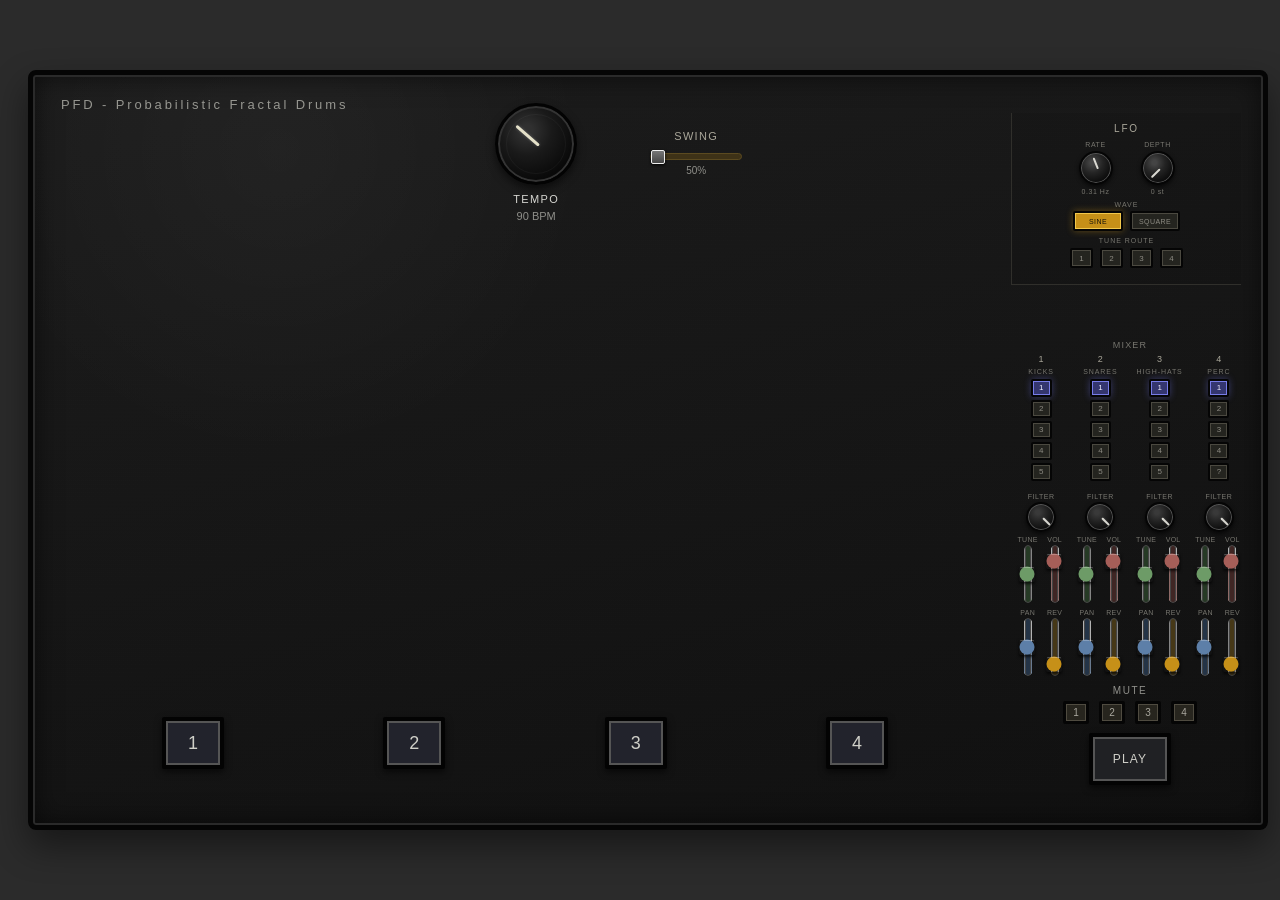
==== commit 71d3a737: "Change sample label from 'High-Hats' to 'HIGH-HATS'" ====
--- a/index.html
+++ b/index.html
@@ -110,7 +110,7 @@
             <div class="channel" data-track="2">
               <div class="channel-num">3</div>
               <div class="sample-bank" aria-label="Track 3 sample selector">
-                <div class="sample-label">High-Hats</div>
+                <div class="sample-label">HIGH-HATS</div>
                 <button class="sample-button selected" data-sample="0" type="button" aria-pressed="true">1</button>
                 <button class="sample-button" data-sample="1" type="button" aria-pressed="false">2</button>
                 <button class="sample-button" data-sample="2" type="button" aria-pressed="false">3</button>
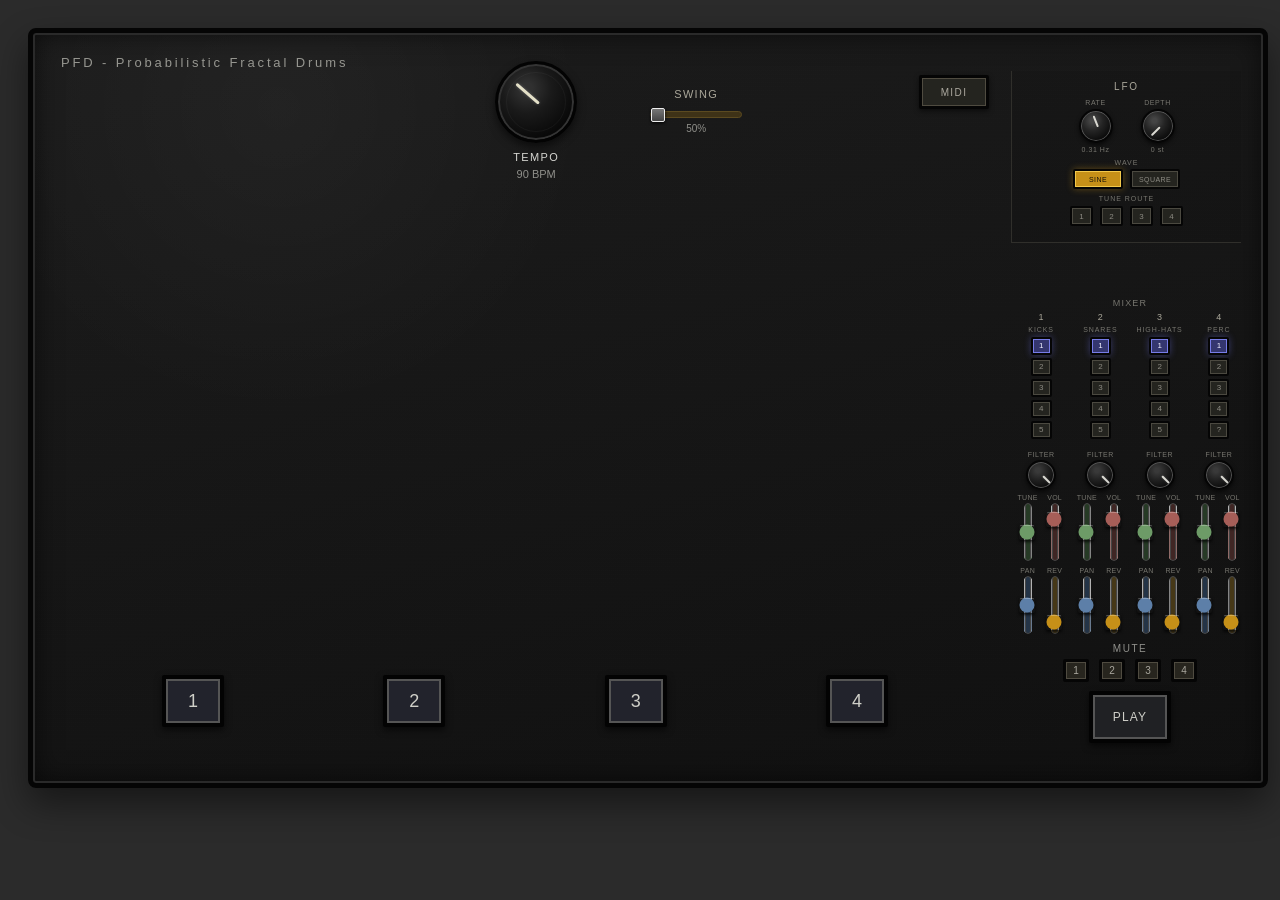
==== commit 6c73cfc5: "Midi implementation" ====
--- a/index.html
+++ b/index.html
@@ -55,6 +55,23 @@
           <button class="lfo-route-button" type="button" aria-pressed="false">2</button>
           <button class="lfo-route-button" type="button" aria-pressed="false">3</button>
           <button class="lfo-route-button" type="button" aria-pressed="false">4</button>
+        </div>
+      </div>
+
+
+      <button id="midiButton" class="midi-button" type="button" aria-haspopup="dialog" aria-expanded="false">MIDI</button>
+
+      <div id="midiOverlay" class="midi-overlay" hidden>
+        <div class="midi-panel" role="dialog" aria-modal="true" aria-labelledby="midiTitle">
+          <button id="midiClose" class="midi-close" type="button" aria-label="Close MIDI settings">×</button>
+          <div id="midiTitle" class="midi-title">MIDI CLOCK</div>
+          <label class="midi-field">
+            <span>INPUT</span>
+            <select id="midiInput"><option value="">No MIDI input</option></select>
+          </label>
+          <div class="midi-status-row"><span>STATUS</span><output id="midiStatus">OFF</output></div>
+          <div class="midi-status-row"><span>CLOCK</span><output id="midiBpm">-- BPM</output></div>
+          <div class="midi-note">TEST MODE: clock detection only. PFD still runs on its internal clock.</div>
         </div>
       </div>
 
@@ -159,6 +176,6 @@
     </section>
   </main>
 
-  <script src="program.js"V2.0></script>
+  <script src="program.js"></script>
 </body>
 </html>
--- a/style.css
+++ b/style.css
@@ -23,12 +23,12 @@
   color: var(--ink);
 }
 
-.machine-shell { padding: 28px; }
+.machine-shell { padding: 28px; width: max-content; }
 
 .machine {
   position: relative;
-  width: min(1240px, 97vw);
-  height: min(760px, 88vh);
+  width: 1240px;
+  height: 760px;
   min-height: 620px;
   overflow: hidden;
   border: 5px solid var(--edge);
@@ -299,14 +299,7 @@
   box-shadow: inset 0 0 0 2px #7b7460, 0 0 10px rgba(242,200,75,.20), 0 3px 7px rgba(0,0,0,.6);
 }
 
-@media (max-width: 900px) {
-  .machine-shell { padding: 10px; }
-  .machine { width: 98vw; min-height: 580px; }
-  .track-row { left: 2%; right: 27%; }
-  .tempo-block { right: 24px; transform: scale(.84); transform-origin: top right; }
-  .utility-column { right: 20px; transform: scale(.88); transform-origin: bottom right; }
-  .tree-area { transform-origin: bottom center; }
-}
+
 
 /* V0.6 controls */
 .swing-block { margin-top: 13px; }
@@ -340,10 +333,7 @@
 }
 .mute-row { gap:10px; }
 
-@media (max-width: 900px) {
-  .utility-column { width:180px; }
-  .mix-slider { height:60px; }
-}
+
 
 /* V0.7: more tactile mixer, per-tree half time, and slightly raised track row */
 .track-row { bottom: 56px; }
@@ -390,15 +380,7 @@
 .half-time { position:absolute; top:14px; left:50%; transform:translateX(-50%); width:34px; height:27px; padding:0; border:3px solid #050505; border-radius:2px; background:#27251e; color:#aaa79e; font-size:13px; box-shadow:inset 0 0 0 1px #4f4b40; cursor:pointer; z-index:4; }
 .half-time[aria-pressed="true"] { background:var(--step); color:#17130a; box-shadow:inset 0 0 0 1px var(--step-hi),0 0 9px rgba(198,144,24,.5); }
 
-@media (max-width: 900px) {
-  .track-row { bottom:50px; }
-  .tree-area { bottom:126px; }
-  .utility-column { width:205px; right:8px; }
-  .mixer { width:205px; }
-  .channels { gap:4px; }
-  .fader-grid { grid-template-columns:repeat(2,20px); gap:4px 3px; }
-  .mix-slider { height:50px; width:18px; }
-}
+
 
 /* V0.9 sample selectors */
 .sample-bank {
@@ -547,9 +529,7 @@
   box-shadow: inset 0 0 0 1px #777ce8, 0 0 7px rgba(103,108,220,.42);
 }
 
-@media (max-width: 900px) {
-  .lfo-block { transform: scale(.92); transform-origin: top center; margin-top: 7px; }
-}
+
 
 /* V0.11: global timing across the top; dedicated LFO bay at upper-right */
 .master-controls {
@@ -666,7 +646,115 @@
 
 .lfo-route-label { margin-top: 6px; }
 
-@media (max-width: 1050px) {
-  .master-controls { left: 29%; transform: scale(.92); transform-origin: top center; }
-  .lfo-block { right: 8px; transform: scale(.88); transform-origin: top right; }
-}
+
+
+
+/* SIZE LOCK: fixed desktop panel; smaller windows scroll instead of reflowing/scaling. */
+html,body{min-width:0;overflow:auto}
+body{display:block;min-height:100vh}
+.machine-shell{width:max-content;min-width:1296px;margin:0;padding:28px}
+.machine{width:1240px;height:760px;min-width:1240px;max-width:1240px;min-height:760px;max-height:760px}
+
+
+/* V2.1 MIDI clock test layer */
+.midi-button {
+  position: absolute;
+  top: 42px;
+  right: 274px;
+  width: 70px;
+  height: 34px;
+  z-index: 12;
+  border: 3px solid #050505;
+  border-radius: 2px;
+  background: #24241f;
+  color: #aaa79e;
+  font-size: 10px;
+  letter-spacing: .14em;
+  box-shadow: inset 0 0 0 1px #4f4b40, 0 2px 5px rgba(0,0,0,.55);
+  cursor: pointer;
+}
+
+.midi-button.connected {
+  color: #e2dec5;
+  box-shadow: inset 0 0 0 1px #6f6a58, 0 2px 5px rgba(0,0,0,.55);
+}
+
+.midi-button.clock-pulse {
+  background: var(--step);
+  color: #17130a;
+  box-shadow: inset 0 0 0 1px var(--step-hi), 0 0 14px rgba(242,200,75,.80), 0 2px 5px rgba(0,0,0,.55);
+}
+
+.midi-overlay {
+  position: absolute;
+  inset: 0;
+  z-index: 40;
+  background: rgba(0,0,0,.55);
+  display: grid;
+  place-items: center;
+}
+
+.midi-overlay[hidden] { display: none; }
+
+.midi-panel {
+  position: relative;
+  width: 310px;
+  padding: 20px 22px 18px;
+  border: 4px solid #050505;
+  border-radius: 4px;
+  background: linear-gradient(165deg, #202020, #111);
+  box-shadow: inset 0 0 0 2px #353535, 0 14px 35px rgba(0,0,0,.7);
+}
+
+.midi-title {
+  margin-bottom: 18px;
+  font-size: 12px;
+  letter-spacing: .18em;
+  color: #d6d6d1;
+}
+
+.midi-close {
+  position: absolute;
+  top: 8px;
+  right: 9px;
+  width: 27px;
+  height: 25px;
+  padding: 0;
+  border: 2px solid #050505;
+  background: #292929;
+  color: #aaa79e;
+  cursor: pointer;
+}
+
+.midi-field {
+  display: grid;
+  grid-template-columns: 64px 1fr;
+  align-items: center;
+  gap: 10px;
+  margin-bottom: 14px;
+  font-size: 9px;
+  letter-spacing: .12em;
+  color: #8f8f8a;
+}
+
+.midi-field select {
+  min-width: 0;
+  padding: 6px 7px;
+  border: 2px solid #050505;
+  background: #24241f;
+  color: #d6d6d1;
+  font: inherit;
+}
+
+.midi-status-row {
+  display: grid;
+  grid-template-columns: 64px 1fr;
+  gap: 10px;
+  margin-top: 8px;
+  font-size: 9px;
+  letter-spacing: .12em;
+  color: #8f8f8a;
+}
+
+.midi-status-row output { color: #d6d6d1; }
+.midi-note { margin-top: 16px; font-size: 8px; line-height: 1.45; letter-spacing: .06em; color: #706f69; }
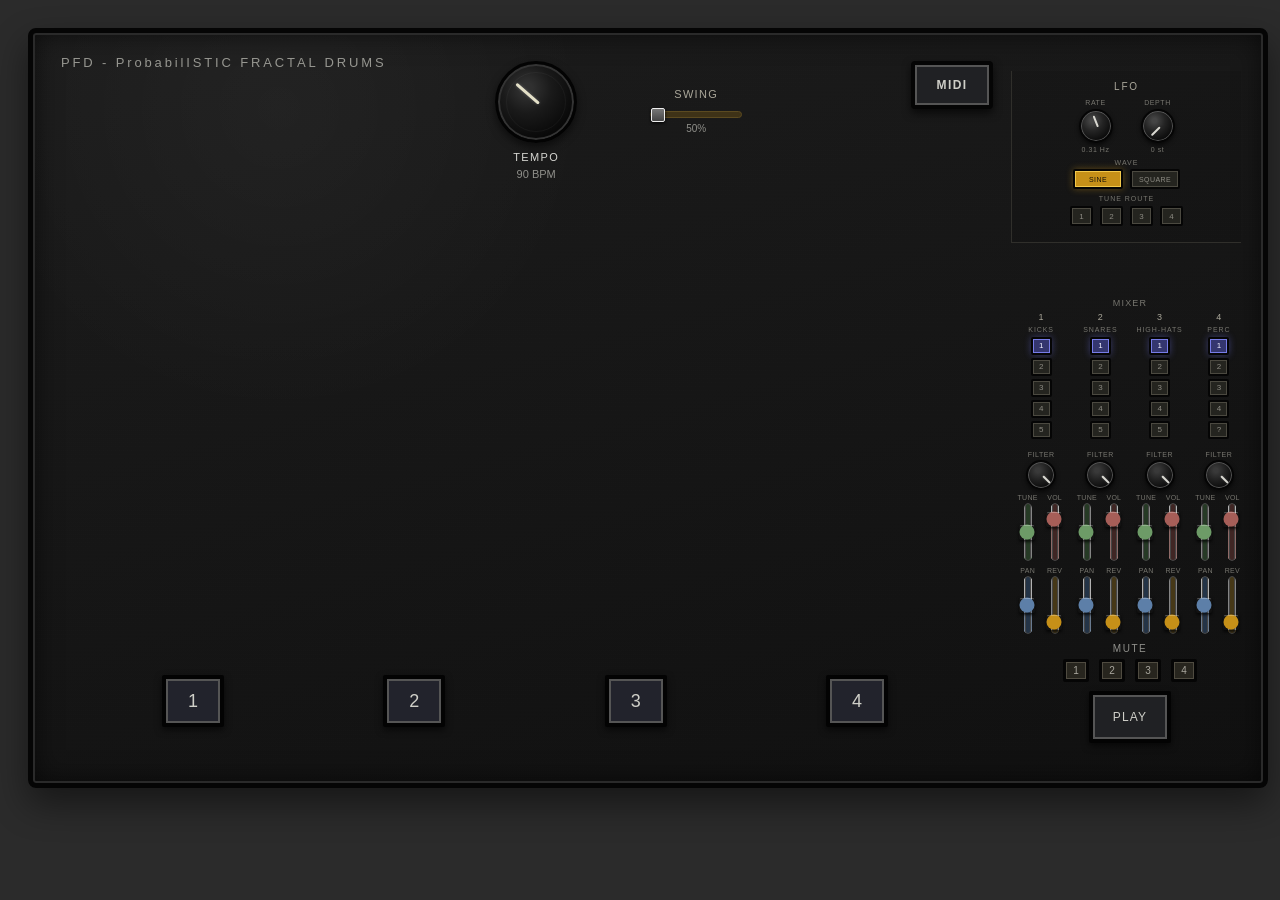
==== commit 89af8d5a: "Midi In" ====
--- a/index.html
+++ b/index.html
@@ -3,13 +3,27 @@
 <head>
   <meta charset="utf-8" />
   <meta name="viewport" content="width=device-width, initial-scale=1" />
-  <title>PFD - Probabilistic Fractal Drums V2.0</title>
+  <title>PFD - Probabilistic Fractal Drums V2.3 MIDI/FA</title>
   <link rel="stylesheet" href="style.css" />
 </head>
 <body>
   <main class="machine-shell">
     <section class="machine" aria-label="Fractal drum prototype">
-      <div class="brand">PFD - Probabilistic Fractal Drums</div>
+      <div class="brand">PFD - ProbabilISTIC FRACTAL DRUMS</div>
+      <button id="midiButton" class="midi-button" type="button">MIDI</button>
+      <div id="midiPanel" class="midi-panel">
+        <div class="midi-title">MIDI CLOCK IN</div>
+        <label for="midiInput">INPUT</label>
+        <select id="midiInput">
+          <option value="">NO MIDI INPUT</option>
+        </select>
+        <div class="midi-readout">
+          <div>STATUS <strong id="midiStatus">OFF</strong></div>
+          <div>CLOCK <strong><span id="midiBpm">--</span> BPM</strong></div>
+          <div>PHASE <strong id="midiPhase">--</strong></div>
+        </div>
+        <div class="midi-note">F8 = clock · FA = establish ONE · FC = master stop indication. PLAY remains local.</div>
+      </div>
 
       <div class="master-controls" aria-label="Master timing controls">
         <div class="tempo-block">
@@ -55,23 +69,6 @@
           <button class="lfo-route-button" type="button" aria-pressed="false">2</button>
           <button class="lfo-route-button" type="button" aria-pressed="false">3</button>
           <button class="lfo-route-button" type="button" aria-pressed="false">4</button>
-        </div>
-      </div>
-
-
-      <button id="midiButton" class="midi-button" type="button" aria-haspopup="dialog" aria-expanded="false">MIDI</button>
-
-      <div id="midiOverlay" class="midi-overlay" hidden>
-        <div class="midi-panel" role="dialog" aria-modal="true" aria-labelledby="midiTitle">
-          <button id="midiClose" class="midi-close" type="button" aria-label="Close MIDI settings">×</button>
-          <div id="midiTitle" class="midi-title">MIDI CLOCK</div>
-          <label class="midi-field">
-            <span>INPUT</span>
-            <select id="midiInput"><option value="">No MIDI input</option></select>
-          </label>
-          <div class="midi-status-row"><span>STATUS</span><output id="midiStatus">OFF</output></div>
-          <div class="midi-status-row"><span>CLOCK</span><output id="midiBpm">-- BPM</output></div>
-          <div class="midi-note">TEST MODE: clock detection only. PFD still runs on its internal clock.</div>
         </div>
       </div>
 
@@ -176,6 +173,6 @@
     </section>
   </main>
 
-  <script src="program.js"></script>
+  <script src="program.js?v=2.3"></script>
 </body>
 </html>
--- a/style.css
+++ b/style.css
@@ -656,105 +656,75 @@
 .machine{width:1240px;height:760px;min-width:1240px;max-width:1240px;min-height:760px;max-height:760px}
 
 
-/* V2.1 MIDI clock test layer */
-.midi-button {
-  position: absolute;
-  top: 42px;
-  right: 274px;
-  width: 70px;
-  height: 34px;
-  z-index: 12;
-  border: 3px solid #050505;
-  border-radius: 2px;
-  background: #24241f;
-  color: #aaa79e;
-  font-size: 10px;
-  letter-spacing: .14em;
-  box-shadow: inset 0 0 0 1px #4f4b40, 0 2px 5px rgba(0,0,0,.55);
-  cursor: pointer;
-}
-
-.midi-button.connected {
-  color: #e2dec5;
-  box-shadow: inset 0 0 0 1px #6f6a58, 0 2px 5px rgba(0,0,0,.55);
-}
-
-.midi-button.clock-pulse {
-  background: var(--step);
-  color: #17130a;
-  box-shadow: inset 0 0 0 1px var(--step-hi), 0 0 14px rgba(242,200,75,.80), 0 2px 5px rgba(0,0,0,.55);
-}
-
-.midi-overlay {
-  position: absolute;
-  inset: 0;
-  z-index: 40;
-  background: rgba(0,0,0,.55);
-  display: grid;
-  place-items: center;
-}
-
-.midi-overlay[hidden] { display: none; }
-
-.midi-panel {
-  position: relative;
-  width: 310px;
-  padding: 20px 22px 18px;
-  border: 4px solid #050505;
-  border-radius: 4px;
-  background: linear-gradient(165deg, #202020, #111);
-  box-shadow: inset 0 0 0 2px #353535, 0 14px 35px rgba(0,0,0,.7);
-}
-
-.midi-title {
-  margin-bottom: 18px;
-  font-size: 12px;
-  letter-spacing: .18em;
-  color: #d6d6d1;
-}
-
-.midi-close {
-  position: absolute;
-  top: 8px;
-  right: 9px;
-  width: 27px;
-  height: 25px;
-  padding: 0;
-  border: 2px solid #050505;
-  background: #292929;
-  color: #aaa79e;
-  cursor: pointer;
-}
-
-.midi-field {
-  display: grid;
-  grid-template-columns: 64px 1fr;
-  align-items: center;
-  gap: 10px;
-  margin-bottom: 14px;
-  font-size: 9px;
-  letter-spacing: .12em;
-  color: #8f8f8a;
-}
-
-.midi-field select {
-  min-width: 0;
-  padding: 6px 7px;
-  border: 2px solid #050505;
-  background: #24241f;
-  color: #d6d6d1;
-  font: inherit;
-}
-
-.midi-status-row {
-  display: grid;
-  grid-template-columns: 64px 1fr;
-  gap: 10px;
-  margin-top: 8px;
-  font-size: 9px;
-  letter-spacing: .12em;
-  color: #8f8f8a;
-}
-
-.midi-status-row output { color: #d6d6d1; }
-.midi-note { margin-top: 16px; font-size: 8px; line-height: 1.45; letter-spacing: .06em; color: #706f69; }
+/* V2.3 — MIDI CLOCK + FA PHASE */
+.midi-button{
+  position:absolute;
+  top:28px;
+  right:270px;
+  width:82px;
+  height:48px;
+  z-index:20;
+  border:4px solid #050505;
+  border-radius:4px;
+  background:#202124;
+  color:#cfcfc8;
+  font-size:12px;
+  font-weight:bold;
+  letter-spacing:.12em;
+  box-shadow:inset 0 0 0 2px #555,0 4px 9px rgba(0,0,0,.65);
+  cursor:pointer;
+}
+.midi-button.clock-pulse{
+  background:var(--step);
+  color:#17130a;
+  box-shadow:inset 0 0 0 2px var(--step-hi),0 0 18px rgba(242,200,75,.88),0 4px 9px rgba(0,0,0,.65);
+}
+.midi-panel{
+  display:none;
+  position:absolute;
+  top:84px;
+  right:255px;
+  width:300px;
+  padding:14px;
+  z-index:30;
+  border:2px solid #050505;
+  border-radius:6px;
+  background:linear-gradient(#20201d,#11110f);
+  box-shadow:inset 0 0 0 1px #4f4b40,0 12px 28px rgba(0,0,0,.72);
+}
+.midi-panel.open{display:block}
+.midi-title{
+  margin-bottom:10px;
+  color:var(--step-hi);
+  font-size:10px;
+  letter-spacing:.18em;
+  text-align:center;
+}
+.midi-panel label{
+  display:block;
+  margin-bottom:4px;
+  color:#8f8f8a;
+  font-size:8px;
+  letter-spacing:.14em;
+}
+#midiInput{
+  width:100%;
+  height:30px;
+  background:#111;
+  color:#d6d6d1;
+  border:1px solid #4f4b40;
+  margin-bottom:10px;
+}
+.midi-readout{
+  font-family:monospace;
+  font-size:11px;
+  line-height:1.7;
+  color:#8f8f8a;
+}
+.midi-readout strong{color:var(--step-hi);font-weight:normal}
+.midi-note{
+  margin-top:8px;
+  color:#6f6d65;
+  font-size:8px;
+  line-height:1.4;
+}
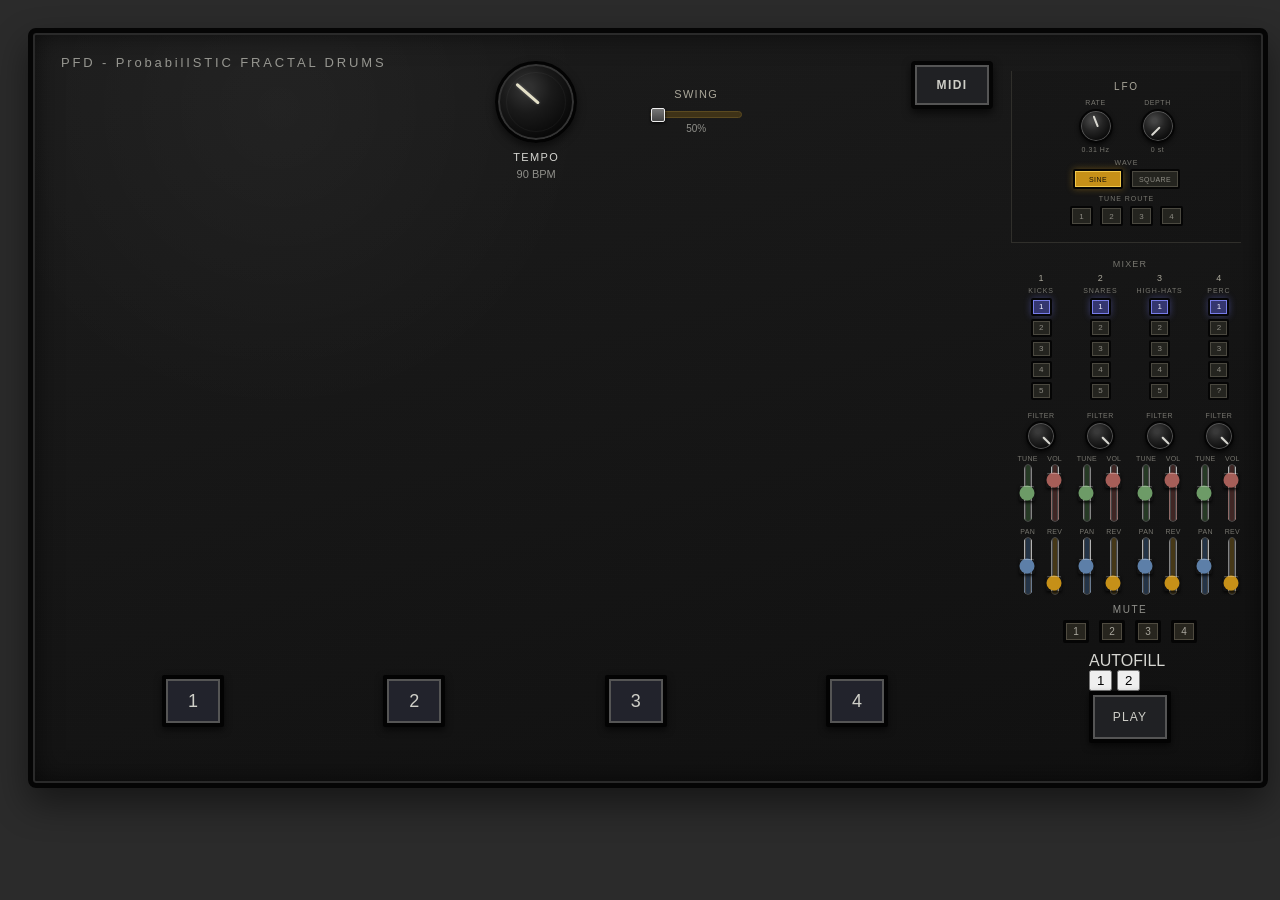
==== commit 31b4e827: "auto fill" ====
--- a/index.html
+++ b/index.html
@@ -3,7 +3,7 @@
 <head>
   <meta charset="utf-8" />
   <meta name="viewport" content="width=device-width, initial-scale=1" />
-  <title>PFD - Probabilistic Fractal Drums V2.3 MIDI/FA</title>
+  <title>PFD - Probabilistic Fractal Drums V2.4 AUTOFILL</title>
   <link rel="stylesheet" href="style.css" />
 </head>
 <body>
@@ -168,11 +168,20 @@
             <button class="mute-button" data-track="3" type="button" aria-pressed="false">4</button>
           </div>
         </div>
-        <button id="transport" class="transport-button" type="button" aria-pressed="false">PLAY</button>
+        <div class="transport-row">
+          <div class="autofill-block" aria-label="Automatic snare fills">
+            <div class="autofill-title">AUTOFILL</div>
+            <div class="autofill-buttons">
+              <button class="autofill-button" type="button" aria-pressed="false">1</button>
+              <button class="autofill-button" type="button" aria-pressed="false">2</button>
+            </div>
+          </div>
+          <button id="transport" class="transport-button" type="button" aria-pressed="false">PLAY</button>
+        </div>
       </div>
     </section>
   </main>
 
-  <script src="program.js?v=2.3"></script>
+  <script src="program.js?v=2.4"></script>
 </body>
 </html>
--- a/style.css
+++ b/style.css
@@ -728,3 +728,4 @@
   font-size:8px;
   line-height:1.4;
 }
+\n\n/* V2.4 — AUTOFILL: two queued 8-step snare fills beside transport */\n.transport-row{display:flex;align-items:flex-end;justify-content:center;gap:12px;width:100%}\n.autofill-block{text-align:center;min-width:58px}\n.autofill-title{margin-bottom:5px;font-size:7px;letter-spacing:.13em;color:#8f8f8a}\n.autofill-buttons{display:flex;justify-content:center;gap:4px}\n.autofill-button{width:21px;height:18px;padding:0;border:2px solid #050505;border-radius:2px;background:#24241f;color:#8e8c84;font-size:8px;line-height:1;box-shadow:inset 0 0 0 1px #4b4940;cursor:pointer}\n.autofill-button.active,.autofill-button[aria-pressed=\"true\"]{background:var(--step);color:#17130a;box-shadow:inset 0 0 0 1px var(--step-hi),0 0 7px rgba(198,144,24,.42)}\n
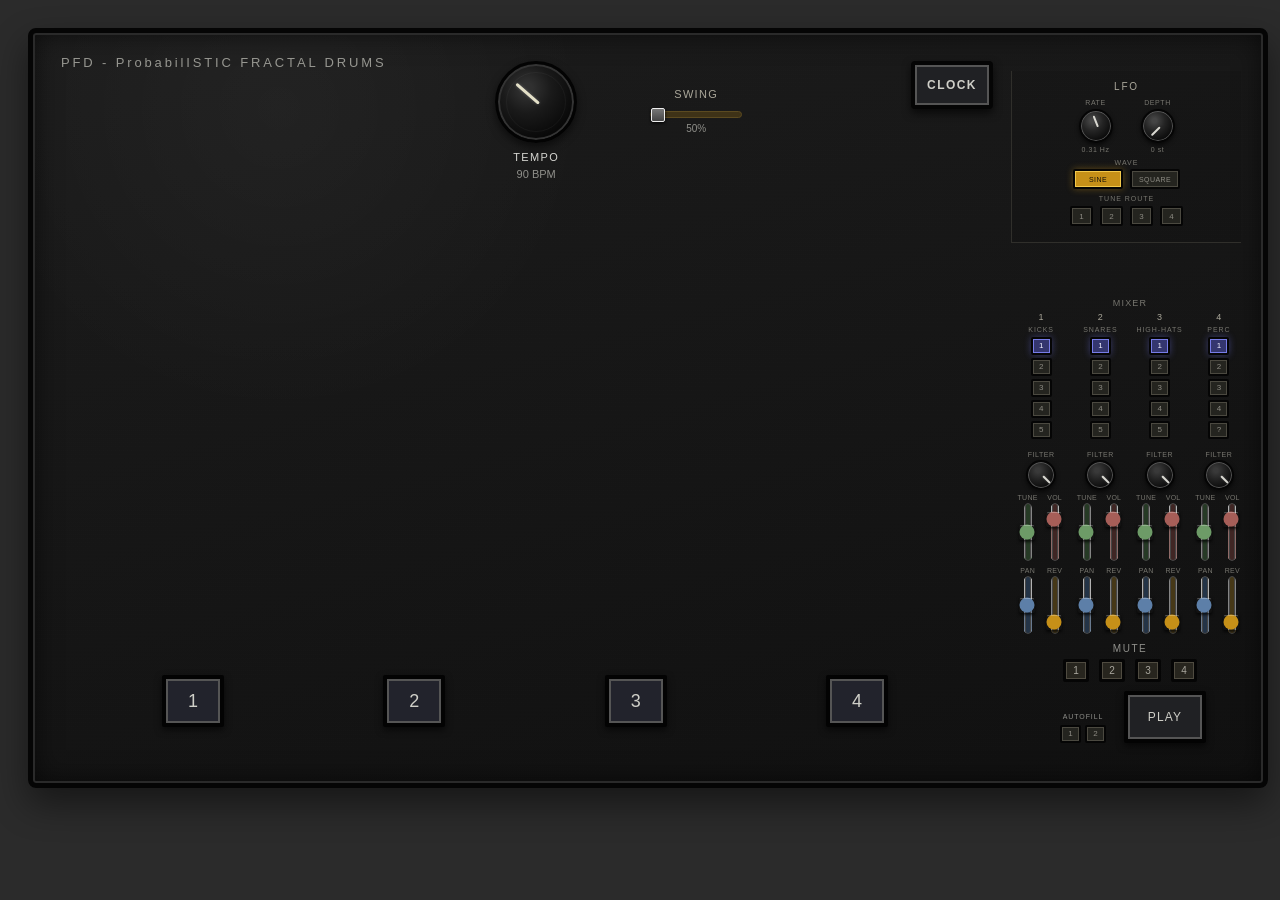
==== commit 5949f219: "clock send" ====
--- a/index.html
+++ b/index.html
@@ -3,26 +3,42 @@
 <head>
   <meta charset="utf-8" />
   <meta name="viewport" content="width=device-width, initial-scale=1" />
-  <title>PFD - Probabilistic Fractal Drums V2.4 AUTOFILL</title>
+  <title>PFD - Probabilistic Fractal Drums V2.5 NMIDI</title>
   <link rel="stylesheet" href="style.css" />
 </head>
 <body>
   <main class="machine-shell">
     <section class="machine" aria-label="Fractal drum prototype">
       <div class="brand">PFD - ProbabilISTIC FRACTAL DRUMS</div>
-      <button id="midiButton" class="midi-button" type="button">MIDI</button>
+      <button id="midiButton" class="midi-button" type="button">CLOCK</button>
       <div id="midiPanel" class="midi-panel">
-        <div class="midi-title">MIDI CLOCK IN</div>
-        <label for="midiInput">INPUT</label>
+        <div class="midi-title">CLOCK / SYNC</div>
+
+        <label for="nmidiMode">NMIDI v3</label>
+        <select id="nmidiMode">
+          <option value="off" selected>OFF / LOCAL</option>
+          <option value="master">MASTER</option>
+          <option value="follow">FOLLOW</option>
+        </select>
+        <div class="midi-readout">
+          <div>NMIDI <strong id="nmidiStatus">OFF</strong></div>
+          <div>CLOCK <strong><span id="nmidiBpm">--</span> BPM</strong></div>
+          <div>SOURCE <strong id="nmidiSource">--</strong></div>
+          <div>PACKET <strong id="nmidiPacket">--</strong></div>
+        </div>
+
+        <div class="clock-divider"></div>
+
+        <label for="midiInput">WEB MIDI INPUT</label>
         <select id="midiInput">
           <option value="">NO MIDI INPUT</option>
         </select>
         <div class="midi-readout">
-          <div>STATUS <strong id="midiStatus">OFF</strong></div>
+          <div>MIDI <strong id="midiStatus">OFF</strong></div>
           <div>CLOCK <strong><span id="midiBpm">--</span> BPM</strong></div>
           <div>PHASE <strong id="midiPhase">--</strong></div>
         </div>
-        <div class="midi-note">F8 = clock · FA = establish ONE · FC = master stop indication. PLAY remains local.</div>
+        <div class="midi-note">Nmidi MASTER follows PFD PLAY/STOP. FOLLOW keeps PFD's local PLAY button independent. Web MIDI and Nmidi FOLLOW/MASTER are mutually exclusive.</div>
       </div>
 
       <div class="master-controls" aria-label="Master timing controls">
@@ -182,6 +198,6 @@
     </section>
   </main>
 
-  <script src="program.js?v=2.4"></script>
+  <script src="program.js?v=2.5"></script>
 </body>
 </html>
--- a/style.css
+++ b/style.css
@@ -728,4 +728,32 @@
   font-size:8px;
   line-height:1.4;
 }
-\n\n/* V2.4 — AUTOFILL: two queued 8-step snare fills beside transport */\n.transport-row{display:flex;align-items:flex-end;justify-content:center;gap:12px;width:100%}\n.autofill-block{text-align:center;min-width:58px}\n.autofill-title{margin-bottom:5px;font-size:7px;letter-spacing:.13em;color:#8f8f8a}\n.autofill-buttons{display:flex;justify-content:center;gap:4px}\n.autofill-button{width:21px;height:18px;padding:0;border:2px solid #050505;border-radius:2px;background:#24241f;color:#8e8c84;font-size:8px;line-height:1;box-shadow:inset 0 0 0 1px #4b4940;cursor:pointer}\n.autofill-button.active,.autofill-button[aria-pressed=\"true\"]{background:var(--step);color:#17130a;box-shadow:inset 0 0 0 1px var(--step-hi),0 0 7px rgba(198,144,24,.42)}\n+
+
+/* V2.4 — AUTOFILL: two queued 8-step snare fills beside transport */
+.transport-row{display:flex;align-items:flex-end;justify-content:center;gap:12px;width:100%}
+.autofill-block{text-align:center;min-width:58px}
+.autofill-title{margin-bottom:5px;font-size:7px;letter-spacing:.13em;color:#8f8f8a}
+.autofill-buttons{display:flex;justify-content:center;gap:4px}
+.autofill-button{width:21px;height:18px;padding:0;border:2px solid #050505;border-radius:2px;background:#24241f;color:#8e8c84;font-size:8px;line-height:1;box-shadow:inset 0 0 0 1px #4b4940;cursor:pointer}
+.autofill-button.active,.autofill-button[aria-pressed="true"]{background:var(--step);color:#17130a;box-shadow:inset 0 0 0 1px var(--step-hi),0 0 7px rgba(198,144,24,.42)}
+
+
+
+/* V2.5 — NMIDI v3 distributed clock */
+#nmidiMode{
+  width:100%;
+  height:30px;
+  background:#111;
+  color:#d6d6d1;
+  border:1px solid #4f4b40;
+  margin-bottom:10px;
+}
+.clock-divider{
+  height:1px;
+  background:#4b493f;
+  margin:11px 0;
+}
+.midi-panel{
+  width:320px;
+}
